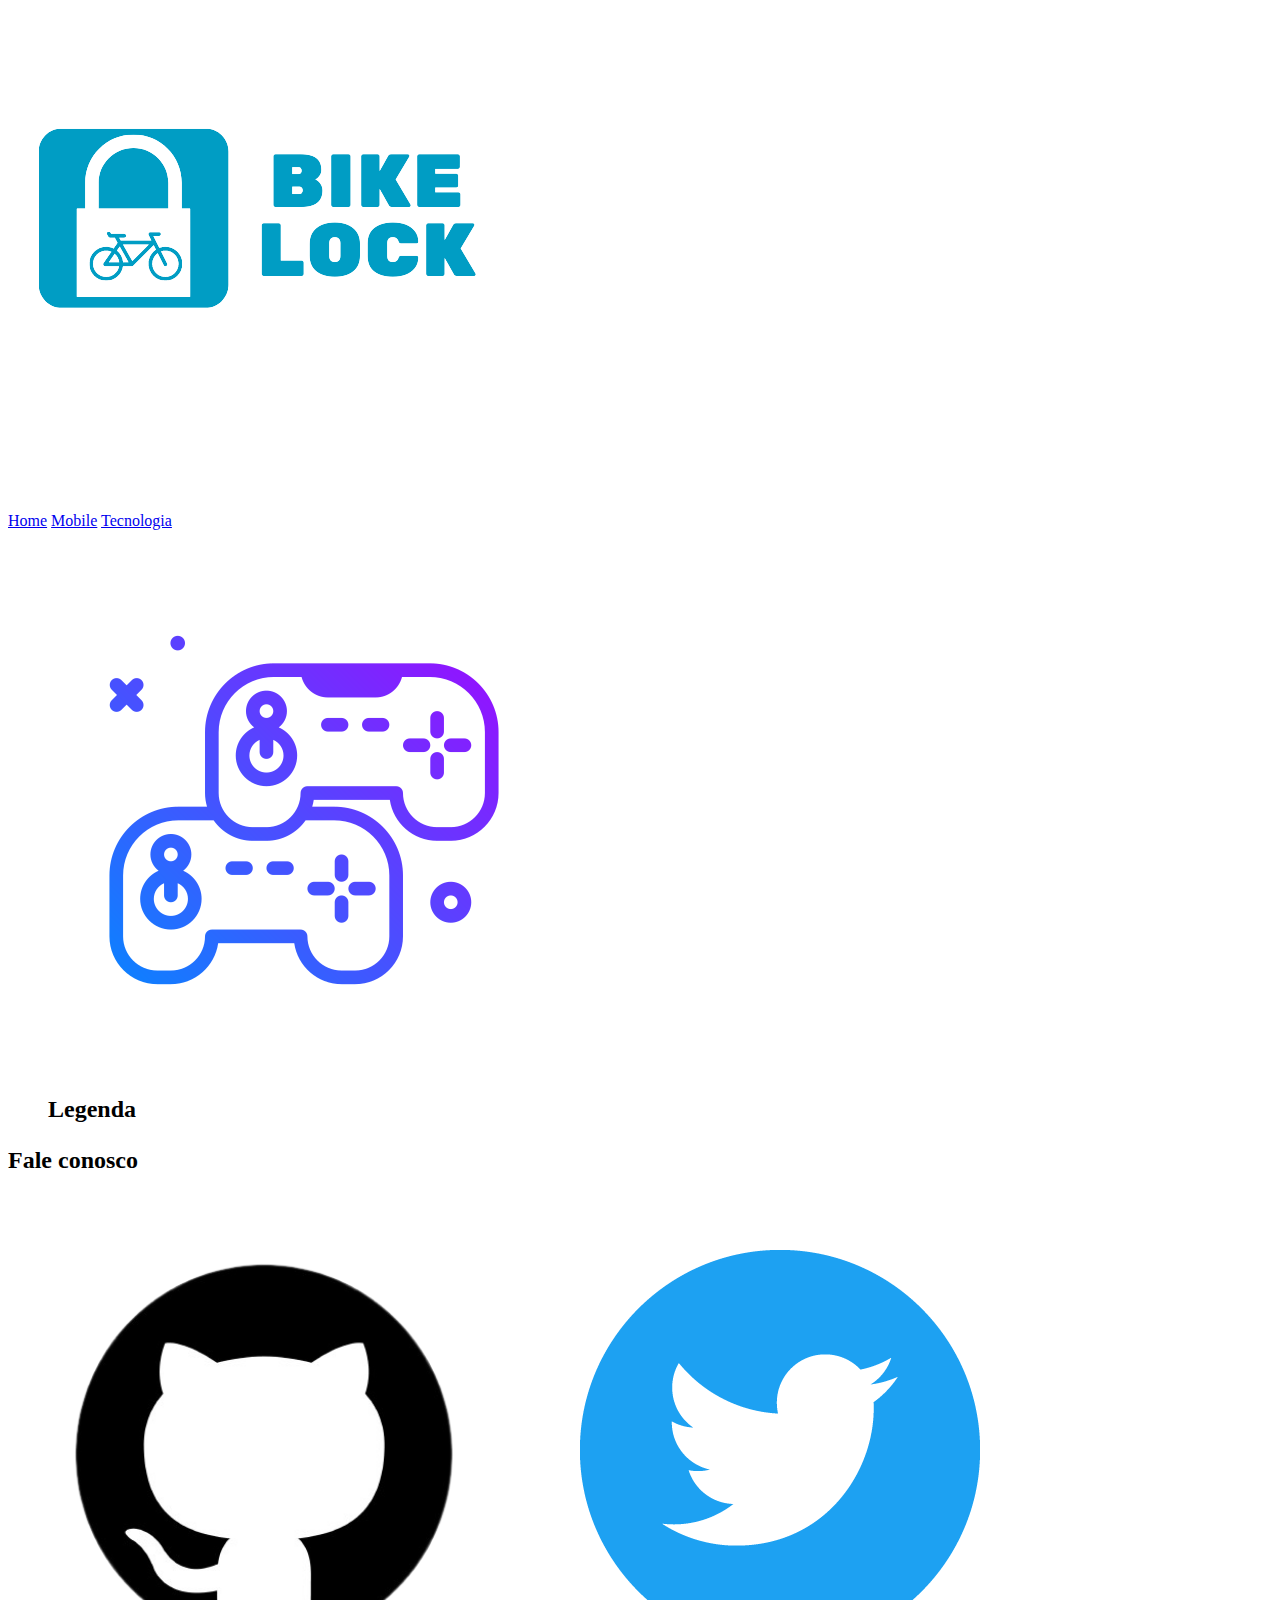
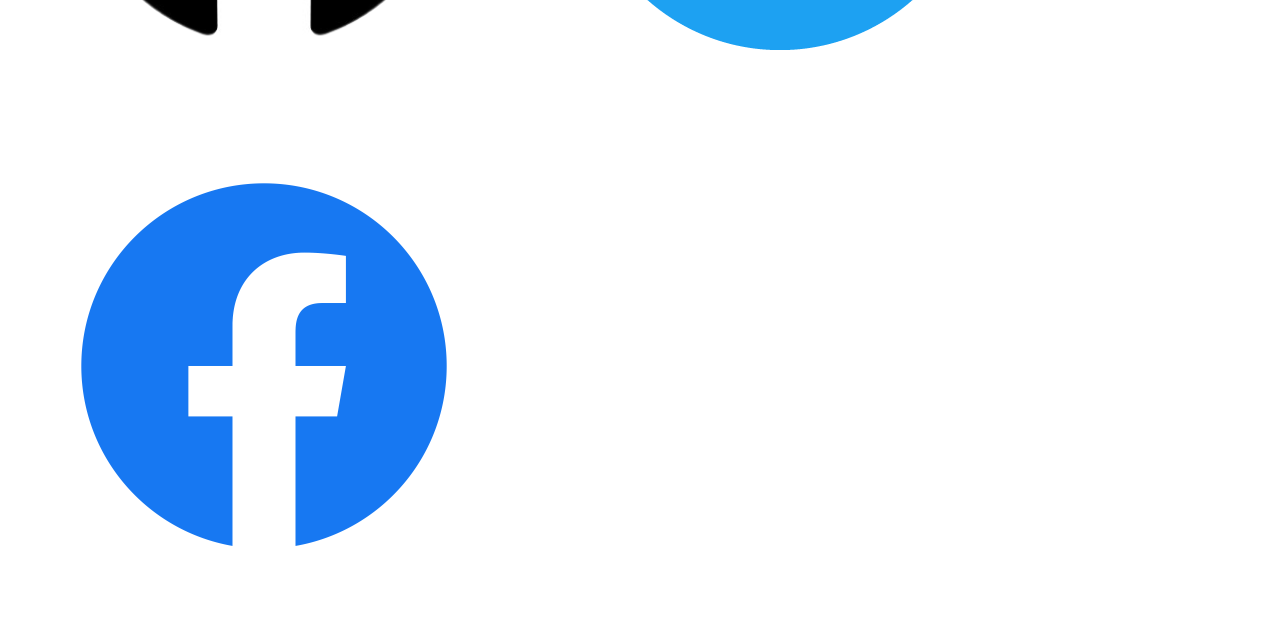
==== pages/games.html @ ddca6245 "Estruturando a pagina games" ====
<!DOCTYPE html>
<html lang="pt-br">
<head>
    <meta charset="UTF-8">
    <meta http-equiv="X-UA-Compatible" content="IE=edge">
    <meta name="viewport" content="width=device-width, initial-scale=1.0">
    <title>Games</title>
    <link rel="stylesheet" href="../css/estilo.css">
</head>

<body>
    <header class="cabecalho">
        <img src="../img/logo-bikelock-4.png" alt="logo-bikelock">
        <nav>
            <a href="../index.html">Home</a>
            <a href="mobile.html">Mobile</a>
            <a href="tecnologia.html">Tecnologia</a>
        </nav>
    </header>

    <section class="conteudo">
        <h2>
            <p>
                <figure>
                    <img src="../img/games-dual-controls.png" alt="games">
                    <figcaption>
                        <p>Legenda</p>
                    </figcaption>
                </figure>
            </p>
        </h2>
    </section>

    <footer class="rodape">
        <h2>Fale conosco</h2>
        <nav>
            <a href="https://github.com" target="_blank"><img src="../img/logo-github.png" width="512px" height="512" alt="github"></a>
            <a href="https://twitter.com" target="_blank"><img src="../img/logo-twitter.png" width="512px" height="512" alt="twitter"></a>
            <a href="https://facebook.com" target="_blank"><img src="../img/logo-facebook.png" width="512px" height="512" alt="facebook"></a>
        </nav>
    </footer>
</body>
</html>
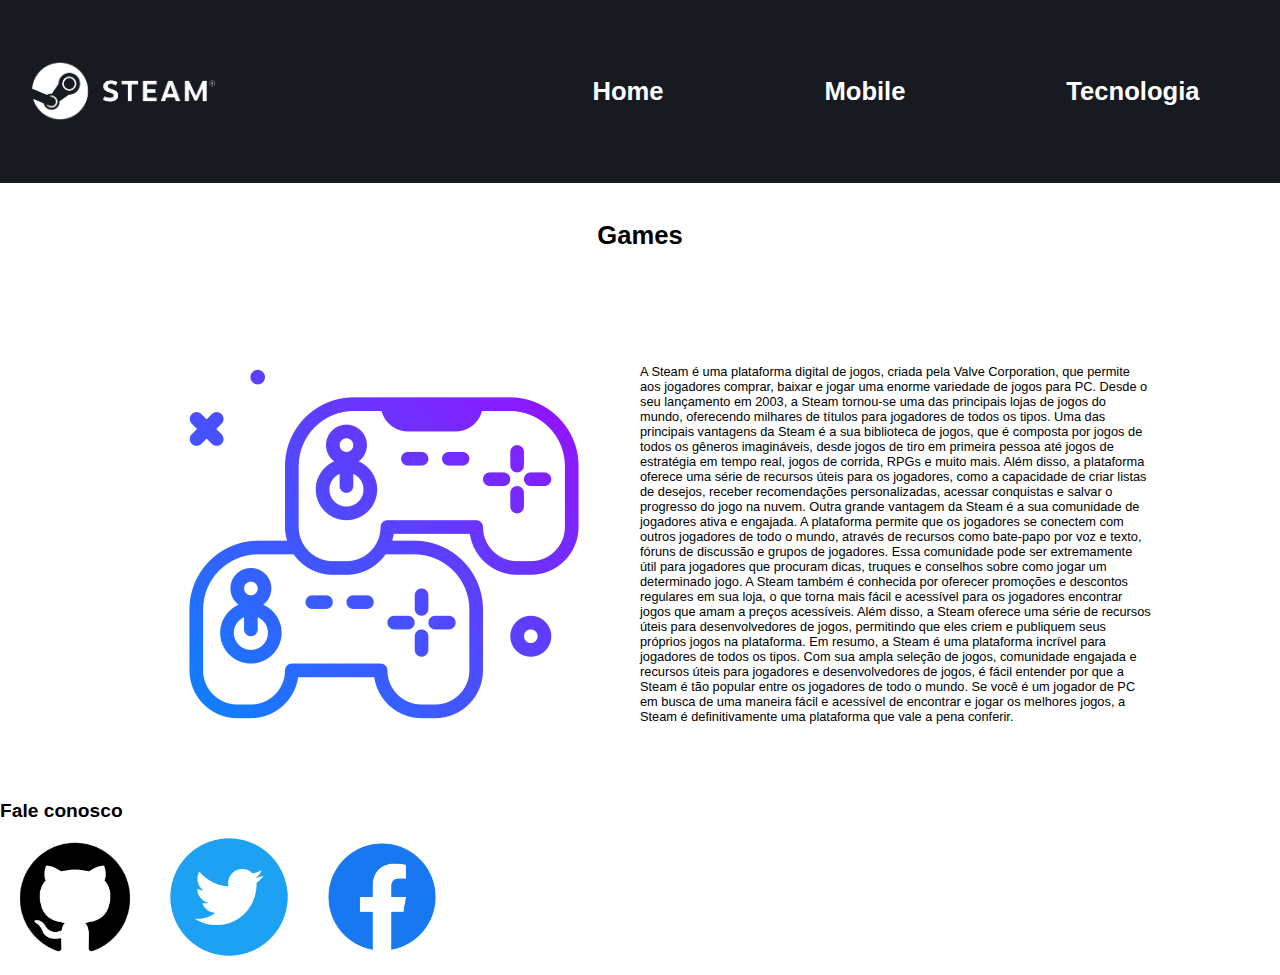
==== commit 836e4141: "Correção parcial das páginas" ====
--- a/pages/games.html
+++ b/pages/games.html
@@ -10,7 +10,7 @@
 
 <body>
     <header class="cabecalho">
-        <img src="../img/logo-bikelock-4.png" alt="logo-bikelock">
+        <img src="../img/steam-logo.png" alt="logo-bikelock">
         <nav>
             <a href="../index.html">Home</a>
             <a href="mobile.html">Mobile</a>
@@ -18,25 +18,26 @@
         </nav>
     </header>
 
+    <h1>Games</h1>
     <section class="conteudo">
-        <h2>
-            <p>
-                <figure>
-                    <img src="../img/games-dual-controls.png" alt="games">
-                    <figcaption>
-                        <p>Legenda</p>
-                    </figcaption>
-                </figure>
-            </p>
-        </h2>
+        <figure>
+            <img src="../img/games-dual-controls.png" alt="Game">
+            <figcaption>
+                <p>A Steam é uma plataforma digital de jogos, criada pela Valve Corporation, que permite aos jogadores comprar, baixar e jogar uma enorme variedade de jogos para PC. Desde o seu lançamento em 2003, a Steam tornou-se uma das principais lojas de jogos do mundo, oferecendo milhares de títulos para jogadores de todos os tipos.
+                    Uma das principais vantagens da Steam é a sua biblioteca de jogos, que é composta por jogos de todos os gêneros imagináveis, desde jogos de tiro em primeira pessoa até jogos de estratégia em tempo real, jogos de corrida, RPGs e muito mais. Além disso, a plataforma oferece uma série de recursos úteis para os jogadores, como a capacidade de criar listas de desejos, receber recomendações personalizadas, acessar conquistas e salvar o progresso do jogo na nuvem.
+                    Outra grande vantagem da Steam é a sua comunidade de jogadores ativa e engajada. A plataforma permite que os jogadores se conectem com outros jogadores de todo o mundo, através de recursos como bate-papo por voz e texto, fóruns de discussão e grupos de jogadores. Essa comunidade pode ser extremamente útil para jogadores que procuram dicas, truques e conselhos sobre como jogar um determinado jogo.
+                    A Steam também é conhecida por oferecer promoções e descontos regulares em sua loja, o que torna mais fácil e acessível para os jogadores encontrar jogos que amam a preços acessíveis. Além disso, a Steam oferece uma série de recursos úteis para desenvolvedores de jogos, permitindo que eles criem e publiquem seus próprios jogos na plataforma.
+                    Em resumo, a Steam é uma plataforma incrível para jogadores de todos os tipos. Com sua ampla seleção de jogos, comunidade engajada e recursos úteis para jogadores e desenvolvedores de jogos, é fácil entender por que a Steam é tão popular entre os jogadores de todo o mundo. Se você é um jogador de PC em busca de uma maneira fácil e acessível de encontrar e jogar os melhores jogos, a Steam é definitivamente uma plataforma que vale a pena conferir.</p>
+            </figcaption>
+        </figure>
     </section>
 
     <footer class="rodape">
         <h2>Fale conosco</h2>
         <nav>
-            <a href="https://github.com" target="_blank"><img src="../img/logo-github.png" width="512px" height="512" alt="github"></a>
-            <a href="https://twitter.com" target="_blank"><img src="../img/logo-twitter.png" width="512px" height="512" alt="twitter"></a>
-            <a href="https://facebook.com" target="_blank"><img src="../img/logo-facebook.png" width="512px" height="512" alt="facebook"></a>
+            <a href="https://github.com" target="_blank"><img src="../img/logo-github.png" width="150px" alt="github"></a>
+            <a href="https://twitter.com" target="_blank"><img src="../img/logo-twitter.png" width="150px" alt="twitter"></a>
+            <a href="https://facebook.com" target="_blank"><img src="../img/logo-facebook.png" width="150px" alt="facebook"></a>
         </nav>
     </footer>
 </body>
--- a/css/estilo.css
+++ b/css/estilo.css
@@ -0,0 +1,14 @@
+@import url(./cabecalho.css);
+@import url(./conteudo.css);
+
+* {
+    margin: 0;
+    padding: 0;
+    box-sizing: border-box;
+    font-family: Arial, Helvetica, sans-serif;
+}
+
+html{
+    font-size: 80%;
+}
+
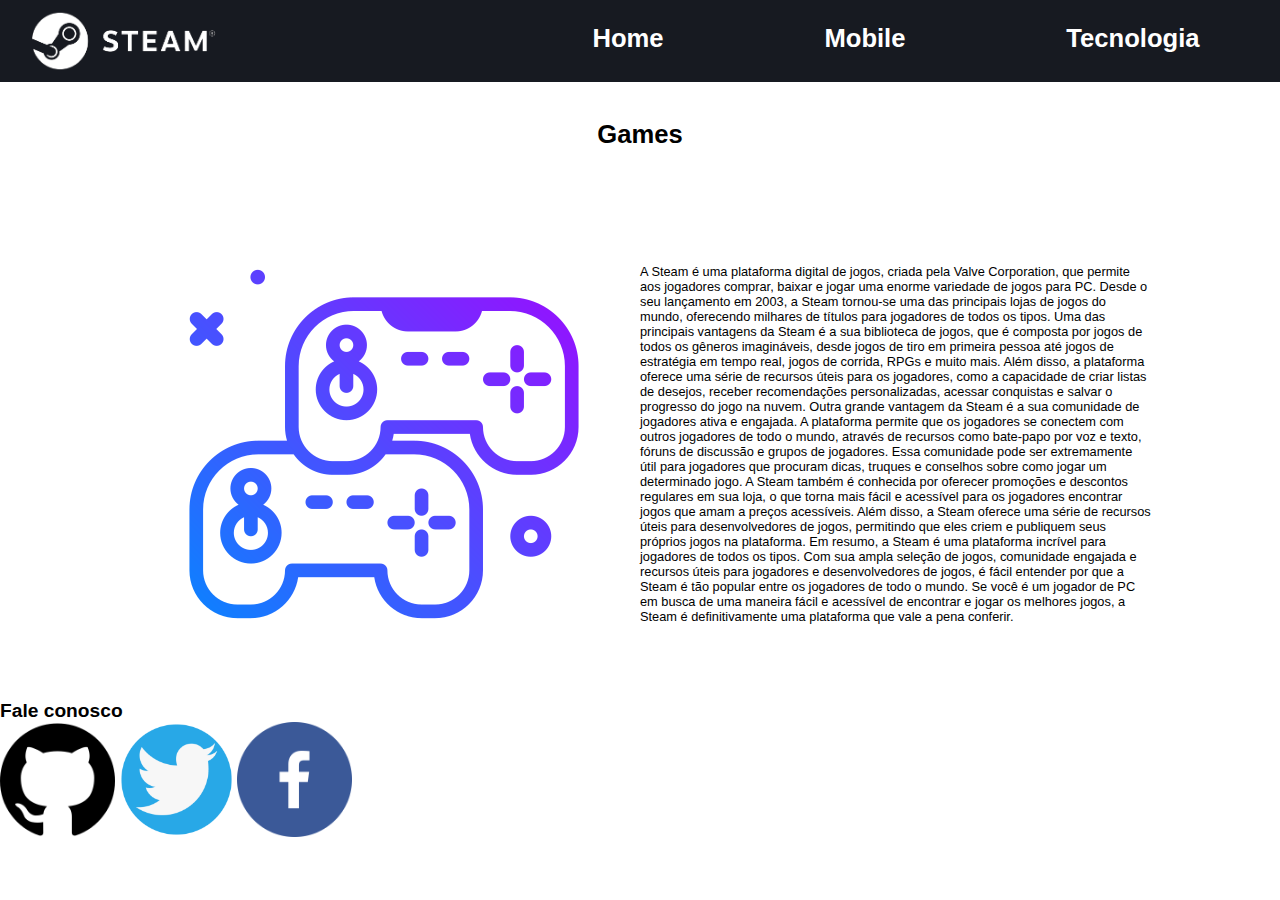
==== commit 059888b0: "Estrutura atualizada e icons do footer ajustados" ====
--- a/pages/games.html
+++ b/pages/games.html
@@ -10,7 +10,7 @@
 
 <body>
     <header class="cabecalho">
-        <img src="../img/steam-logo.png" alt="logo-bikelock">
+        <img src="../img/steam-logo-1-removebg-preview.png" alt="logo-bikelock">
         <nav>
             <a href="../index.html">Home</a>
             <a href="mobile.html">Mobile</a>
@@ -35,9 +35,9 @@
     <footer class="rodape">
         <h2>Fale conosco</h2>
         <nav>
-            <a href="https://github.com" target="_blank"><img src="../img/logo-github.png" width="150px" alt="github"></a>
-            <a href="https://twitter.com" target="_blank"><img src="../img/logo-twitter.png" width="150px" alt="twitter"></a>
-            <a href="https://facebook.com" target="_blank"><img src="../img/logo-facebook.png" width="150px" alt="facebook"></a>
+            <a href="https://github.com" target="_blank"><img src="../img/logo-github.png" width="115px" alt="github"></a>
+            <a href="https://twitter.com" target="_blank"><img src="../img/logo-twitter.png" width="115px" alt="twitter"></a>
+            <a href="https://facebook.com" target="_blank"><img src="../img/logo-facebook.png" width="115px" alt="facebook"></a>
         </nav>
     </footer>
 </body>
--- a/css/estilo.css
+++ b/css/estilo.css
@@ -10,5 +10,4 @@
 
 html{
     font-size: 80%;
-}
-
+}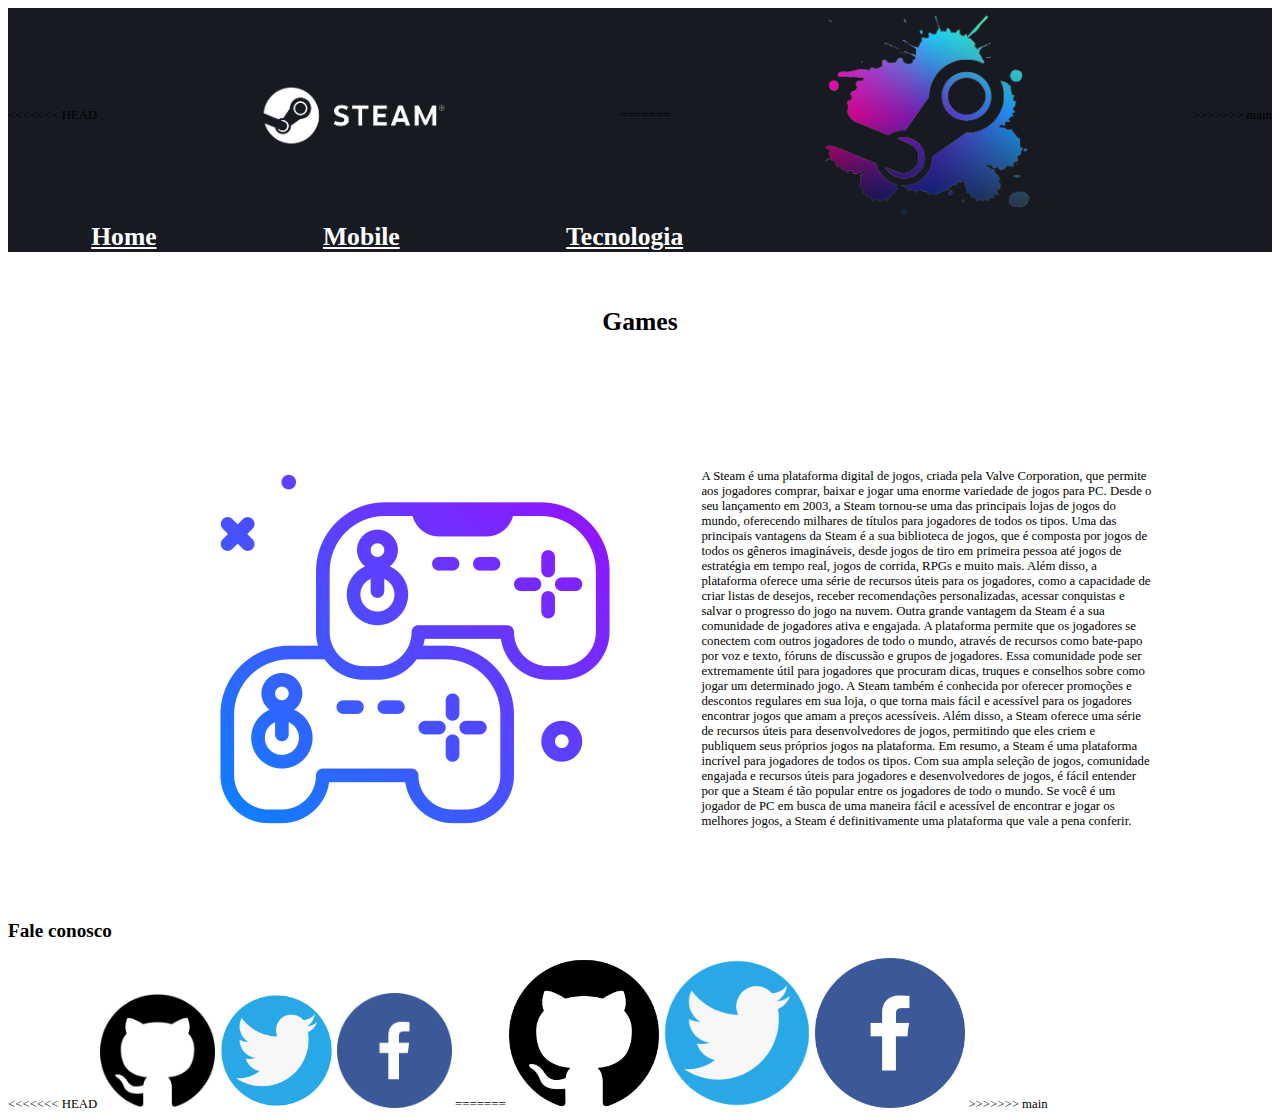
==== commit c167117f: "Merge branch 'main' into Gabriel" ====
--- a/pages/games.html
+++ b/pages/games.html
@@ -10,7 +10,11 @@
 
 <body>
     <header class="cabecalho">
+<<<<<<< HEAD
         <img src="../img/steam-logo-1-removebg-preview.png" alt="logo-bikelock">
+=======
+        <img src="../img/steam-logo.png" alt="logo-bikelock">
+>>>>>>> main
         <nav>
             <a href="../index.html">Home</a>
             <a href="mobile.html">Mobile</a>
@@ -35,9 +39,15 @@
     <footer class="rodape">
         <h2>Fale conosco</h2>
         <nav>
+<<<<<<< HEAD
             <a href="https://github.com" target="_blank"><img src="../img/logo-github.png" width="115px" alt="github"></a>
             <a href="https://twitter.com" target="_blank"><img src="../img/logo-twitter.png" width="115px" alt="twitter"></a>
             <a href="https://facebook.com" target="_blank"><img src="../img/logo-facebook.png" width="115px" alt="facebook"></a>
+=======
+            <a href="https://github.com" target="_blank"><img src="../img/logo-github.png" width="150px" alt="github"></a>
+            <a href="https://twitter.com" target="_blank"><img src="../img/logo-twitter.png" width="150px" alt="twitter"></a>
+            <a href="https://facebook.com" target="_blank"><img src="../img/logo-facebook.png" width="150px" alt="facebook"></a>
+>>>>>>> main
         </nav>
     </footer>
 </body>
--- a/css/estilo.css
+++ b/css/estilo.css
@@ -1,5 +1,10 @@
 @import url(./cabecalho.css);
 @import url(./conteudo.css);
+<<<<<<< HEAD
+@import url(./breakpoint.css);
+
+=======
+>>>>>>> main
 
 * {
     margin: 0;
@@ -10,4 +15,12 @@
 
 html{
     font-size: 80%;
-}+}
+
+<<<<<<< HEAD
+.rodape nav{
+    display: flex;
+    align-items: column;
+}
+=======
+>>>>>>> main
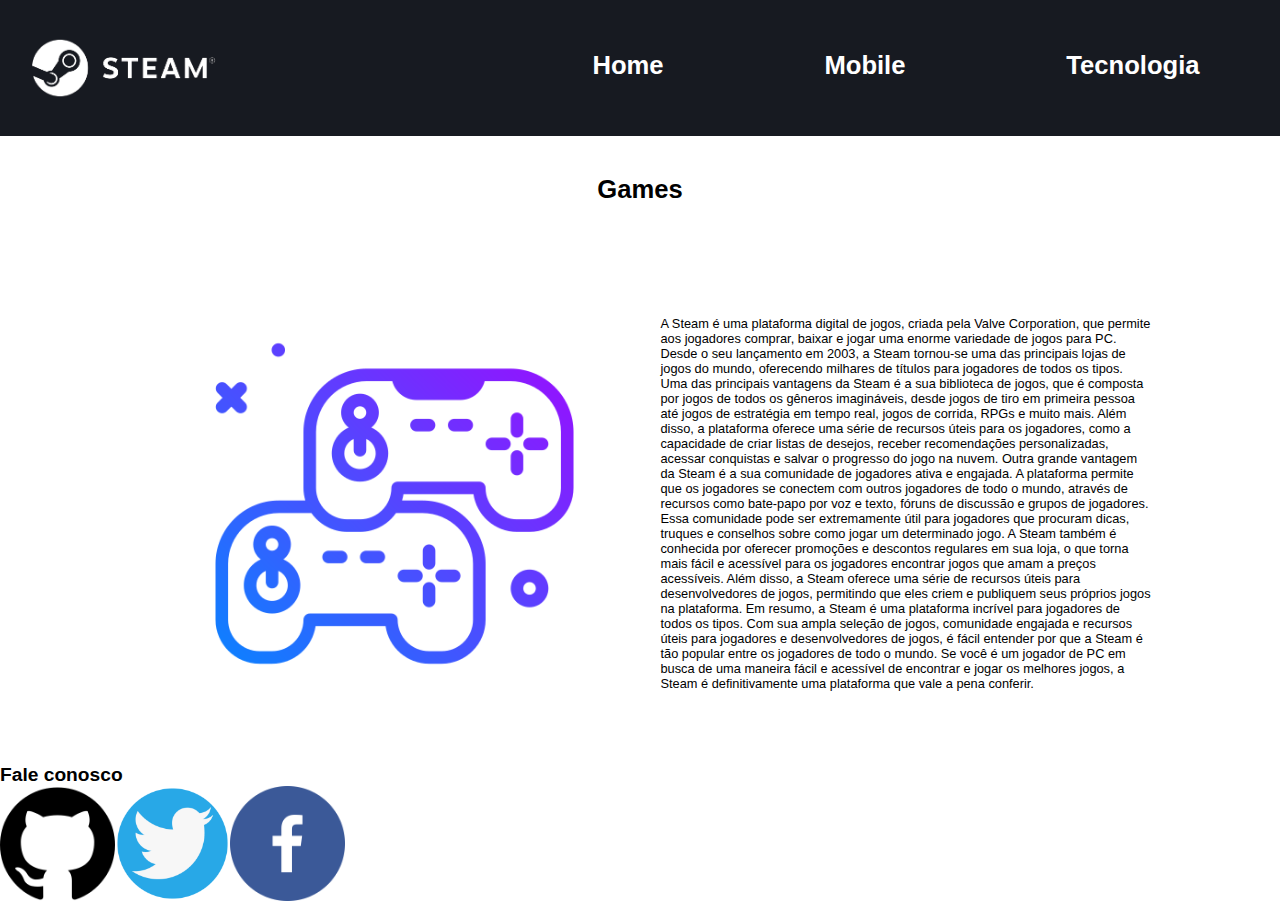
==== commit 467fbf8d: "Finalizado" ====
--- a/pages/games.html
+++ b/pages/games.html
@@ -10,11 +10,10 @@
 
 <body>
     <header class="cabecalho">
-<<<<<<< HEAD
+
         <img src="../img/steam-logo-1-removebg-preview.png" alt="logo-bikelock">
-=======
-        <img src="../img/steam-logo.png" alt="logo-bikelock">
->>>>>>> main
+
+       
         <nav>
             <a href="../index.html">Home</a>
             <a href="mobile.html">Mobile</a>
@@ -39,15 +38,9 @@
     <footer class="rodape">
         <h2>Fale conosco</h2>
         <nav>
-<<<<<<< HEAD
             <a href="https://github.com" target="_blank"><img src="../img/logo-github.png" width="115px" alt="github"></a>
             <a href="https://twitter.com" target="_blank"><img src="../img/logo-twitter.png" width="115px" alt="twitter"></a>
             <a href="https://facebook.com" target="_blank"><img src="../img/logo-facebook.png" width="115px" alt="facebook"></a>
-=======
-            <a href="https://github.com" target="_blank"><img src="../img/logo-github.png" width="150px" alt="github"></a>
-            <a href="https://twitter.com" target="_blank"><img src="../img/logo-twitter.png" width="150px" alt="twitter"></a>
-            <a href="https://facebook.com" target="_blank"><img src="../img/logo-facebook.png" width="150px" alt="facebook"></a>
->>>>>>> main
         </nav>
     </footer>
 </body>
--- a/css/estilo.css
+++ b/css/estilo.css
@@ -1,10 +1,6 @@
 @import url(./cabecalho.css);
 @import url(./conteudo.css);
-<<<<<<< HEAD
 @import url(./breakpoint.css);
-
-=======
->>>>>>> main
 
 * {
     margin: 0;
@@ -17,10 +13,7 @@
     font-size: 80%;
 }
 
-<<<<<<< HEAD
 .rodape nav{
     display: flex;
     align-items: column;
 }
-=======
->>>>>>> main
